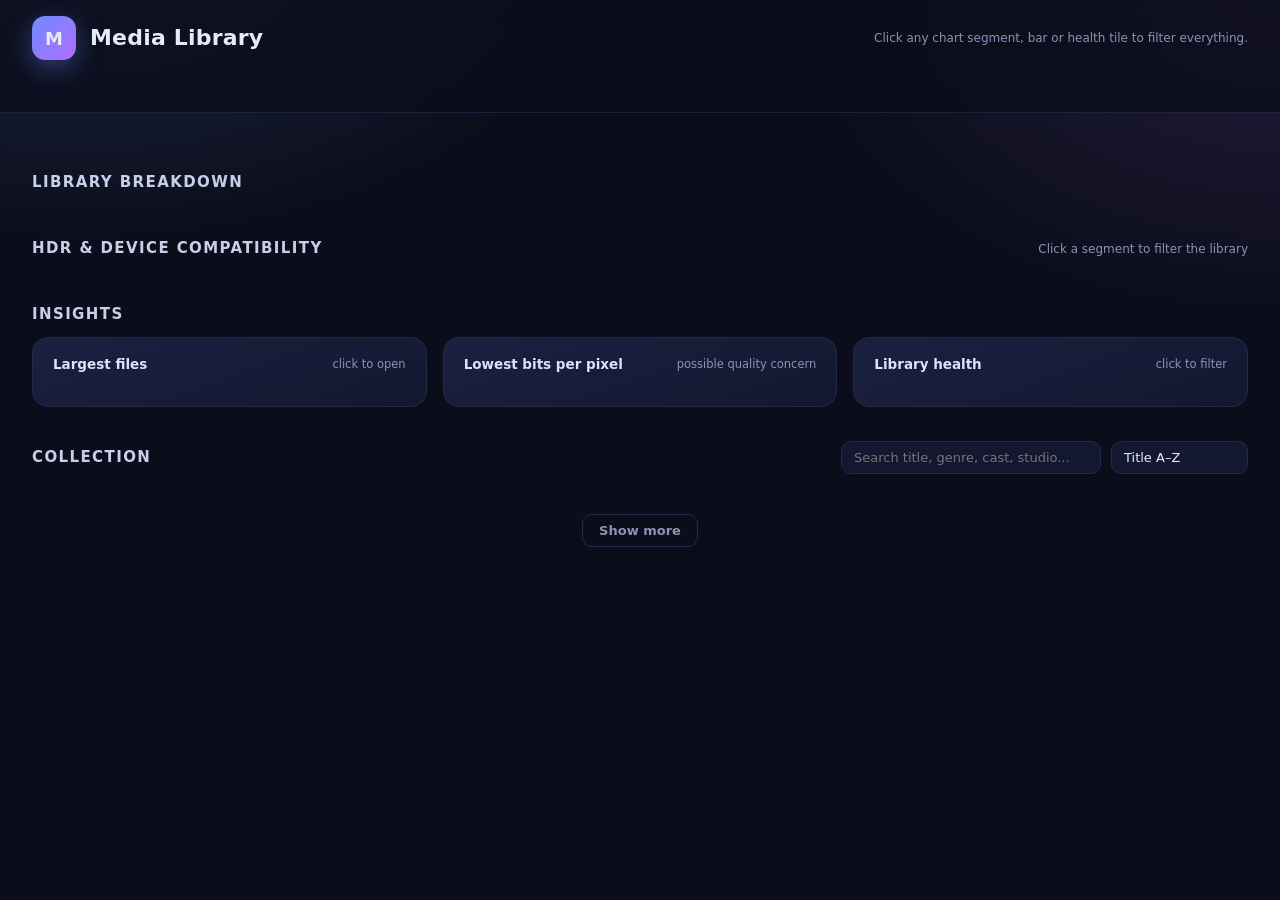
==== dashboard-template.html @ 76081386 "Add files via upload" ====
<!doctype html>
<html lang="en">
<head>
<meta charset="utf-8">
<meta name="viewport" content="width=device-width,initial-scale=1">
<title>Media Dashboard</title>
<style>
:root{
  --bg:#0B0E1A; --panel:#131830; --panel2:#1A2040; --line:#232B4D; --text:#E8EBF7; --muted:#8B93B5;
  --accent:#6C8CFF; --accent2:#B06CFF; --good:#4ADE80; --warn:#FFB86C; --bad:#FF6C8A; --radius:16px;
}
*{box-sizing:border-box}
html,body{margin:0}
body{
  font-family:'Segoe UI',Inter,system-ui,-apple-system,sans-serif;color:var(--text);background:var(--bg);
  background-image:radial-gradient(900px 520px at 6% -8%,rgba(108,140,255,.20),transparent 60%),
                   radial-gradient(800px 520px at 100% 0%,rgba(176,108,255,.15),transparent 60%);
  background-attachment:fixed;min-height:100vh;
}
.wrap{max-width:1680px;margin:0 auto;padding:0 32px 80px}

/* ---------- top bar ---------- */
.top{position:sticky;top:0;z-index:30;margin:0 -32px;padding:16px 32px 12px;
  background:rgba(11,14,26,.78);backdrop-filter:blur(14px);border-bottom:1px solid rgba(35,43,77,.7)}
.top-row{display:flex;align-items:center;justify-content:space-between;gap:16px;flex-wrap:wrap}
.brand{display:flex;align-items:center;gap:14px}
.logo{width:44px;height:44px;border-radius:13px;display:grid;place-items:center;font-weight:800;font-size:18px;
  background:linear-gradient(135deg,var(--accent),var(--accent2));box-shadow:0 8px 26px rgba(108,140,255,.38)}
h1{font-size:22px;margin:0;letter-spacing:.2px}
.sub{color:var(--muted);font-size:13px;margin-top:2px}
.chips{display:flex;gap:8px;flex-wrap:wrap;align-items:center;min-height:30px;margin-top:10px}
.chip{display:inline-flex;align-items:center;gap:8px;padding:5px 6px 5px 12px;border-radius:999px;font-size:12px;
  background:rgba(108,140,255,.14);border:1px solid rgba(108,140,255,.45);color:#cfd8ff}
.chip button{all:unset;cursor:pointer;width:18px;height:18px;border-radius:50%;display:grid;place-items:center;
  background:rgba(255,255,255,.12);font-size:11px}
.chip button:hover{background:rgba(255,255,255,.25)}
.btn{all:unset;cursor:pointer;padding:8px 16px;border-radius:10px;font-size:13px;font-weight:600;
  background:linear-gradient(135deg,var(--accent),var(--accent2));color:#fff;box-shadow:0 6px 18px rgba(108,140,255,.3)}
.btn:hover{filter:brightness(1.1)}
.btn.ghost{background:transparent;border:1px solid var(--line);color:var(--muted);box-shadow:none}
.hint{color:var(--muted);font-size:12px}

/* ---------- KPIs ---------- */
.kpis{display:grid;grid-template-columns:repeat(auto-fit,minmax(210px,1fr));gap:16px;margin:26px 0 8px}
.kpi{position:relative;overflow:hidden;border-radius:var(--radius);padding:20px 22px;
  background:linear-gradient(160deg,var(--panel2),var(--panel));border:1px solid var(--line)}
.kpi:before{content:"";position:absolute;left:0;right:0;top:0;height:3px;background:linear-gradient(90deg,var(--accent),var(--accent2))}
.kpi .l{color:var(--muted);font-size:11.5px;text-transform:uppercase;letter-spacing:1px}
.kpi .v{white-space:nowrap;font-size:34px;font-weight:700;margin-top:8px;letter-spacing:-.6px;font-variant-numeric:tabular-nums}

/* ---------- sections / cards ---------- */
.section{margin:34px 0 14px;display:flex;align-items:baseline;justify-content:space-between;gap:12px}
.section h2{font-size:15px;margin:0;text-transform:uppercase;letter-spacing:1.4px;color:#C8CFEA}
.grid{display:grid;grid-template-columns:repeat(auto-fill,minmax(380px,1fr));gap:16px}
.card{background:linear-gradient(160deg,var(--panel2),var(--panel));border:1px solid var(--line);border-radius:var(--radius);padding:18px 20px 20px;
  animation:rise .5s ease both}
.card h3{margin:0 0 14px;font-size:13.5px;font-weight:600;color:#DDE2F7;display:flex;justify-content:space-between;align-items:center}
.card h3 small{color:var(--muted);font-weight:400;font-size:11.5px}
.span2{grid-column:span 2}
@keyframes rise{from{opacity:0;transform:translateY(8px)}to{opacity:1;transform:none}}
@media (max-width:860px){.span2{grid-column:auto}.wrap{padding:0 16px 60px}.top{margin:0 -16px;padding:14px 16px 10px}}

/* donut */
.donut-wrap{display:flex;align-items:center;gap:18px}
.donut{width:150px;height:150px;flex:none}
.donut .seg{cursor:pointer;transition:opacity .2s,stroke-width .2s}
.donut .seg:hover{stroke-width:24}
.donut .seg.dim{opacity:.28}
.dc-num{fill:var(--text);font-size:17px;font-weight:700;text-anchor:middle}
.dc-sub{fill:var(--muted);font-size:8.5px;text-anchor:middle;text-transform:uppercase;letter-spacing:.8px}
.legend{flex:1;min-width:0;display:flex;flex-direction:column;gap:5px}
.lg{display:flex;align-items:center;gap:8px;font-size:12.5px;cursor:pointer;padding:3px 6px;border-radius:7px;transition:background .15s,opacity .15s}
.lg:hover{background:rgba(255,255,255,.06)}
.lg.dim{opacity:.4}
.lg .dot{width:10px;height:10px;border-radius:3px;flex:none}
.lg .n{flex:1;overflow:hidden;text-overflow:ellipsis;white-space:nowrap}
.lg .c{color:var(--muted);font-variant-numeric:tabular-nums}

/* bars */
.bars{display:flex;flex-direction:column;gap:7px}
.bar{display:grid;grid-template-columns:minmax(80px,32%) 1fr 64px;gap:10px;align-items:center;font-size:12.5px;cursor:pointer;padding:2px 4px;border-radius:8px}
.bar:hover{background:rgba(255,255,255,.05)}
.bar.dim{opacity:.38}
.bars.wide .bar{grid-template-columns:minmax(150px,62%) 1fr 40px}
.bl{overflow:hidden;text-overflow:ellipsis;white-space:nowrap;color:#CBD2EE}
.bt{height:10px;border-radius:6px;background:rgba(255,255,255,.07);overflow:hidden}
.bf{height:100%;border-radius:6px;transition:width .5s cubic-bezier(.2,.8,.2,1)}
.bv{text-align:right;color:var(--muted);font-variant-numeric:tabular-nums}

/* columns */
.cols{display:flex;align-items:flex-end;gap:8px;min-height:176px}
.col{flex:1;min-width:0;display:flex;flex-direction:column;justify-content:flex-end;align-items:center;gap:5px;cursor:pointer;padding:2px 0;border-radius:8px}
.col:hover{background:rgba(255,255,255,.05)}
.col.dim{opacity:.38}
.cv{font-size:11px;color:var(--muted);font-variant-numeric:tabular-nums}
.cb{width:100%;max-width:48px;border-radius:8px 8px 3px 3px;background:linear-gradient(180deg,var(--accent2),var(--accent));transition:height .5s cubic-bezier(.2,.8,.2,1)}
.cl{font-size:11px;color:#B4BCDD;white-space:nowrap;overflow:hidden;text-overflow:ellipsis;max-width:100%}
.empty{color:var(--muted);font-size:13px;padding:24px 0;text-align:center}

/* insights */
.lists{display:grid;grid-template-columns:repeat(auto-fit,minmax(340px,1fr));gap:16px}
.rank{list-style:none;margin:0;padding:0;display:flex;flex-direction:column;gap:4px}
.rank li{display:flex;justify-content:space-between;gap:12px;font-size:13px;padding:7px 10px;border-radius:9px;cursor:pointer;background:rgba(255,255,255,.03)}
.rank li:hover{background:rgba(108,140,255,.16)}
.rank li span{overflow:hidden;text-overflow:ellipsis;white-space:nowrap}
.rank li b{color:#BFC8F2;font-weight:600;white-space:nowrap;font-variant-numeric:tabular-nums}
.health{display:flex;flex-wrap:wrap;gap:10px}
.hchip{cursor:pointer;padding:9px 14px;border-radius:12px;font-size:12.5px;border:1px solid var(--line);background:rgba(255,255,255,.03);display:flex;gap:10px;align-items:center;transition:all .15s}
.hchip b{font-size:15px;color:var(--warn)}
.hchip.zero b{color:var(--good)}
.hchip:hover{border-color:var(--accent);background:rgba(108,140,255,.1)}
.hchip.on{border-color:var(--accent);background:rgba(108,140,255,.2)}

/* poster wall */
.tools{display:flex;gap:10px;flex-wrap:wrap}
.tools input,.tools select{all:unset;box-sizing:border-box;background:var(--panel);border:1px solid var(--line);border-radius:10px;padding:8px 12px;font-size:13px;color:var(--text)}
.tools input{min-width:260px}
.tools input:focus,.tools select:focus{border-color:var(--accent)}
.tools select option{background:var(--panel)}
.wall{display:grid;grid-template-columns:repeat(auto-fill,minmax(160px,1fr));gap:18px}
.pc{cursor:pointer;transition:transform .18s}
.pc:hover{transform:translateY(-4px)}
.pimg{position:relative;aspect-ratio:2/3;border-radius:12px;overflow:hidden;background:var(--panel2);border:1px solid var(--line);box-shadow:0 10px 28px rgba(0,0,0,.35)}
.pimg img{width:100%;height:100%;object-fit:cover;display:block}
.ph{position:absolute;inset:0;display:grid;place-items:center;text-align:center;padding:14px;font-weight:600;font-size:14px;color:#aab3d8;
  background:linear-gradient(160deg,#1d2447,#10152c)}
.badges{position:absolute;left:8px;top:8px;display:flex;flex-direction:column;gap:4px;align-items:flex-start}
.b{font-size:10.5px;font-weight:700;letter-spacing:.4px;padding:3px 7px;border-radius:6px;background:rgba(10,12,24,.82);backdrop-filter:blur(4px);border:1px solid rgba(255,255,255,.14)}
.b-hdr{background:linear-gradient(135deg,rgba(176,108,255,.9),rgba(108,140,255,.9));border:none}
.rt{position:absolute;right:8px;bottom:8px;font-size:11.5px;font-weight:700;padding:3px 8px;border-radius:999px;background:rgba(10,12,24,.85);color:#FFD166}
.pt{margin-top:9px;font-size:13px;font-weight:600;overflow:hidden;text-overflow:ellipsis;white-space:nowrap}
.ps{font-size:11.5px;color:var(--muted);margin-top:2px}
.more{display:flex;justify-content:center;margin-top:26px}

/* modal */
.modal{position:fixed;inset:0;z-index:60;background:rgba(5,7,16,.72);backdrop-filter:blur(10px);display:grid;place-items:center;padding:24px;animation:fade .2s ease}
.modal[hidden]{display:none}
@keyframes fade{from{opacity:0}to{opacity:1}}
.sheet{width:min(1040px,100%);max-height:90vh;overflow:auto;border-radius:20px;border:1px solid var(--line);
  background:linear-gradient(160deg,#1B2142,#10152B);box-shadow:0 30px 80px rgba(0,0,0,.55);display:grid;grid-template-columns:280px 1fr;gap:28px;padding:28px;position:relative}
.sheet .x{all:unset;position:absolute;right:16px;top:14px;z-index:2;cursor:pointer;width:32px;height:32px;display:grid;place-items:center;border-radius:50%;background:rgba(255,255,255,.08)}
.sheet .x:hover{background:rgba(255,255,255,.18)}
.sheet .pimg{box-shadow:0 14px 40px rgba(0,0,0,.5)}
.sheet h2{margin:0;font-size:26px;letter-spacing:-.2px}
.meta{color:var(--muted);font-size:13px;margin:6px 0 12px;display:flex;gap:10px;flex-wrap:wrap}
.tag{font-style:italic;color:#B9C1E6;margin-bottom:10px}
.plot{font-size:14px;line-height:1.6;color:#D3D9F2;margin:0 0 14px}
.gchips{display:flex;gap:6px;flex-wrap:wrap;margin-bottom:6px}
.gchips span{font-size:11.5px;padding:4px 10px;border-radius:999px;background:rgba(108,140,255,.15);border:1px solid rgba(108,140,255,.35)}
.specs{display:grid;grid-template-columns:repeat(auto-fit,minmax(230px,1fr));gap:14px;margin-top:14px}
.spec{background:rgba(255,255,255,.04);border:1px solid var(--line);border-radius:12px;padding:12px 14px}
.spec h4{margin:0 0 8px;font-size:11px;letter-spacing:1.2px;text-transform:uppercase;color:var(--accent)}
.spec dl{margin:0;display:grid;grid-template-columns:auto 1fr;gap:4px 12px;font-size:12.5px}
.spec dt{color:var(--muted)}
.spec dd{margin:0;word-break:break-word}
.sdot{display:inline-block;width:8px;height:8px;border-radius:50%;margin-right:7px;vertical-align:1px}

/* device compatibility */
.cx{display:flex;flex-direction:column;gap:10px}
.cxr{display:grid;grid-template-columns:minmax(120px,26%) 1fr 76px;gap:12px;align-items:center;font-size:12.5px}
.cxn{white-space:nowrap;overflow:hidden;text-overflow:ellipsis;color:#CBD2EE;cursor:help}
.cxb{display:flex;height:18px;border-radius:9px;overflow:hidden;background:rgba(255,255,255,.07);gap:2px}
.cxs{height:100%;cursor:pointer;transition:filter .15s,opacity .15s,width .5s cubic-bezier(.2,.8,.2,1);min-width:3px}
.cxs:hover{filter:brightness(1.25)}
.cxs.dim{opacity:.28}
.cxp{text-align:right;color:var(--muted);font-variant-numeric:tabular-nums}
.cxlegend{display:flex;gap:6px 16px;flex-wrap:wrap;margin-top:16px;font-size:11.5px;color:var(--muted)}
.cxlegend span{display:inline-flex;align-items:center;cursor:help}
.cxlegend i{display:inline-block;width:9px;height:9px;border-radius:3px;margin-right:6px}
.cxnote{margin-top:10px;font-size:11.5px;color:var(--muted);line-height:1.55}
.cxnote b{color:#C8CFEA;font-weight:600}
@media (max-width:760px){.sheet{grid-template-columns:1fr}.sheet .pimg{max-width:220px}}
footer{margin-top:50px;text-align:center;color:var(--muted);font-size:12px}
</style>
</head>
<body>
<div class="wrap">

  <div class="top">
    <div class="top-row">
      <div class="brand">
        <div class="logo">M</div>
        <div><h1 id="title">Media Library</h1><div class="sub" id="subtitle"></div></div>
      </div>
      <div class="hint">Click any chart segment, bar or health tile to filter everything.</div>
    </div>
    <div class="chips" id="chips"></div>
  </div>

  <div class="kpis" id="kpis"></div>

  <div class="section"><h2>Library Breakdown</h2></div>
  <div class="grid" id="charts"></div>

  <div class="section"><h2>HDR &amp; Device Compatibility</h2><span class="hint">Click a segment to filter the library</span></div>
  <div class="grid" id="hdrcharts"></div>

  <div class="section"><h2>Insights</h2></div>
  <div class="lists">
    <div class="card"><h3>Largest files <small>click to open</small></h3><ul class="rank" id="largest"></ul></div>
    <div class="card"><h3>Lowest bits per pixel <small>possible quality concern</small></h3><ul class="rank" id="lowbpp"></ul></div>
    <div class="card"><h3>Library health <small>click to filter</small></h3><div class="health" id="health"></div></div>
  </div>

  <div class="section">
    <h2>Collection <span class="hint" id="wallcount"></span></h2>
    <div class="tools">
      <input id="q" type="search" placeholder="Search title, genre, cast, studio...">
      <select id="sort">
        <option value="title">Title A–Z</option>
        <option value="year">Year (newest)</option>
        <option value="rating">Rating (highest)</option>
        <option value="size">File size (largest)</option>
        <option value="added">Recently added</option>
        <option value="bitrate">Video bitrate</option>
      </select>
    </div>
  </div>
  <div class="wall" id="wall"></div>
  <div class="more"><button class="btn ghost" id="more" hidden>Show more</button></div>

  <footer id="foot"></footer>
</div>

<div class="modal" id="modal" hidden></div>

<script>
(function(){
'use strict';

/* ================= data ================= */
const DATA = [].concat(__DATA__);
const META = __META__;

const hasVideo = DATA.some(r => r.Type === 'Video');
const base = hasVideo ? DATA.filter(r => r.Type === 'Video') : DATA;

const v   = (x, d) => (x === undefined || x === null || x === '') ? d : x;
const num = x => { const n = +x; return isFinite(n) ? n : 0; };
const splitList = s => String(s || '').split(/\s*;\s*/).filter(Boolean);
const esc = s => String(s == null ? '' : s).replace(/[&<>"']/g, c => ({'&':'&amp;','<':'&lt;','>':'&gt;','"':'&quot;',"'":'&#39;'}[c]));
const fmtInt  = n => Math.round(n).toLocaleString();
const fmtSize = gb => gb >= 1000 ? (gb / 1000).toFixed(2) + ' TB' : gb.toFixed(gb >= 100 ? 0 : 1) + ' GB';
const fmtHMS  = min => { const t = Math.round((+min || 0) * 60); return Math.floor(t / 3600) + ':' + String(Math.floor(t % 3600 / 60)).padStart(2, '0') + ':' + String(t % 60).padStart(2, '0'); };
// Library-scale runtime: "1y 28d 7h 53m 12s" (leading zero units dropped; a year is 365 days)
const fmtRun  = min => {
  let t = Math.round((+min || 0) * 60);
  const y = Math.floor(t / 31536000); t -= y * 31536000;
  const d = Math.floor(t / 86400);    t -= d * 86400;
  const h = Math.floor(t / 3600);     t -= h * 3600;
  const m = Math.floor(t / 60), s = t - m * 60;
  const parts = [[y,'y'],[d,'d'],[h,'h'],[m,'m'],[s,'s']];
  const first = parts.findIndex(p => p[0] > 0);
  return (first < 0 ? [[0,'s']] : parts.slice(first)).map(p => p[0] + p[1]).join(' ');
};
const sum = (rows, f) => rows.reduce((a, r) => a + num(r[f]), 0);

base.forEach((r, i) => {
  r._i = i;
  r.Title = v(r.Title, r.FileName || 'Untitled');
  r.Year = num(r.Year);
  r.Decade = r.Year > 0 ? (Math.floor(r.Year / 10) * 10) + 's' : 'Unknown';
  r._genres = splitList(r.Genre);
  r._search = [r.Title, r.Show, r.Library, r.Genre, r.Cast, r.Studio, r.Director, r.Year, r.Collection, r.FileName].join(' ').toLowerCase();
});

const PALETTE = ['#6C8CFF','#B06CFF','#FF6CA8','#FFB86C','#4ADE80','#22D3EE','#F472B6','#FACC15','#A3E635','#FB7185','#38BDF8','#C084FC'];
const FIXED = {
  'Dolby Vision':'#B06CFF','HDR10+':'#FF6CA8','HDR10':'#FFB86C','HLG':'#22D3EE','SDR':'#4B5578','Unknown':'#3A4366','None':'#3A4366',
  '4K':'#B06CFF','1440p':'#FF6CA8','1080p':'#6C8CFF','720p':'#22D3EE','SD':'#4B5578'
};
const colorFor = (k, i) => FIXED[k] || PALETTE[i % PALETTE.length];

/* ================= chart definitions ================= */
const ratingBucket = r => { const x = num(r.Rating); return x > 0 ? (Math.min(Math.floor(x), 9) + '–' + (Math.min(Math.floor(x), 9) + 1)) : 'NR'; };

// "P8.1 · single layer", "P7 · FEL", "P7 · dual layer" (FEL/MEL not verified), "P5 · single layer"
const dvLabel = r => {
  if (r.HDRType !== 'Dolby Vision') return null;
  if (!r.DVProfile) return 'Profile unknown';
  const lay = r.DVLayer === 'FEL' ? 'FEL' : r.DVLayer === 'MEL' ? 'MEL' : r.DVLayer === 'Dual layer' ? 'dual layer' : 'single layer';
  return 'P' + r.DVProfile + ' · ' + lay;
};

const CHARTS = [
  {id:'library',  title:'Library',             kind:'donut', keys:r=>[v(r.Library,'Library')]},
  {id:'res',     title:'Resolution',          kind:'donut', keys:r=>[v(r.ResolutionClass,'Unknown')], order:['4K','1440p','1080p','720p','SD','Unknown']},
  {id:'hdr',      title:'Dynamic Range',       kind:'donut', group:'hdr', keys:r=>[v(r.HDRType,'SDR')], order:['Dolby Vision','HDR10+','HDR10','HLG','SDR']},
  {id:'dvprof',   title:'Dolby Vision Profile & Layer', kind:'bar', group:'hdr', sub:'DV titles only', keys:r=>{const l=dvLabel(r);return l?[l]:[]}, top:8},
  {id:'hdrstack', title:'HDR Format Stack',    kind:'bar',   group:'hdr', sub:'incl. fallback', wide:true, keys:r=>[v(r.HDRStack, v(r.HDRType,'SDR'))], top:9},
  {id:'vcodec',   title:'Video Codec',         kind:'bar',   keys:r=>[v(r.VideoCodec,'Unknown')], top:8},
  {id:'source',   title:'Source',              kind:'donut', keys:r=>[v(r.Source,'Unknown')]},
  {id:'acodec',   title:'Audio Format',        kind:'bar',   keys:r=>[v(r.AudioFormat,'Unknown')], top:8},
  {id:'layout',   title:'Audio Channels',      kind:'donut', keys:r=>[v(r.AudioLayout,'Unknown')], order:['7.1','5.1','Stereo','Mono','Unknown']},
  {id:'object',   title:'Immersive Audio',     kind:'donut', keys:r=>[v(r.ObjectAudio,'None')], order:['Dolby Atmos','DTS:X','None']},
  {id:'container',title:'Container',           kind:'donut', keys:r=>[v(r.Container,'Unknown')]},
  {id:'storage',  title:'Storage by Resolution',kind:'bar',  keys:r=>[v(r.ResolutionClass,'Unknown')], measure:'size', order:['4K','1440p','1080p','720p','SD','Unknown']},
  {id:'genre',    title:'Top Genres',          kind:'bar',   keys:r=>r._genres.length?r._genres:['Unknown'], top:10},
  {id:'studio',   title:'Top Studios',         kind:'bar',   keys:r=>[v(r.Studio,'Unknown')], top:8},
  {id:'mpaa',     title:'Content Rating',      kind:'donut', keys:r=>[v(r.MPAARating,'Unrated')]},
  {id:'decade',   title:'Releases by Decade',  kind:'cols',  keys:r=>[r.Decade], sort:'key', span:2},
  {id:'added',    title:'Added to Library (by year)', kind:'cols', keys:r=>[(r.Added||'').slice(0,4)||'Unknown'], sort:'key', span:2},
  {id:'rating',   title:'Rating Distribution', kind:'cols',  keys:r=>[ratingBucket(r)], sort:'key'},
  {id:'alang',    title:'Audio Languages',     kind:'bar',   keys:r=>{const l=splitList(r.AudioLanguages);return l.length?l:['Unknown']}, top:8},
  {id:'slang',    title:'Subtitle Languages',  kind:'bar',   keys:r=>{const l=splitList(r.SubtitleLanguages);return l.length?l:['None']}, top:8},
  {id:'bitdepth', title:'Bit Depth',           kind:'donut', group:'hdr', keys:r=>[num(r.BitDepth)>0?num(r.BitDepth)+'-bit':'Unknown']}
];

/* ================= device compatibility ================= */
const STATUS = {
  full:     {label:'Full',     color:'#4ADE80', tip:'Plays in its native format'},
  partial:  {label:'Partial',  color:'#FACC15', tip:'Plays as Dolby Vision, but the enhancement layer (FEL) is ignored'},
  fallback: {label:'Fallback', color:'#FB923C', tip:'Plays, but drops to HDR10 / HDR10+ / SDR'},
  none:     {label:'Fails',    color:'#FF6C8A', tip:'Wrong colours or no playback'}
};
const ST_ORDER = ['full', 'partial', 'fallback', 'none'];

/* Capability tables - curated from published specs and community reports (Oct 2026), NOT lab-tested.
   Hover a device name for its caveats, and edit the flags below to match your own hardware / apps.
     dv5, dv8   single-layer Dolby Vision profile 5 and profile 8.x (1 = supported)
     hdr10p     HDR10+ (0 = file falls back to plain HDR10)        hlg   HLG
     dv7        how a dual-layer Profile 7 file is handled:
                'fel'   both layers - FEL and MEL play fully
                'base'  base layer + RPU only - MEL looks right, FEL loses its enhancement layer
                'mel'   MEL plays as Dolby Vision, FEL falls back to HDR10
                'hdr10' no dual-layer support - the HDR10 base layer is shown */
const DEVICE_GROUPS = [
  {id:'tv', title:'TV Compatibility', devices:[
    {id:'sony',    name:'Sony',    dv5:1, dv8:1, hdr10p:0, hlg:1, dv7:'base', note:'Dolby Vision, HDR10, HLG - no HDR10+. Profile 7 via built-in apps is assumed to play the base layer only (not verified per model).'},
    {id:'lg',      name:'LG',      dv5:1, dv8:1, hdr10p:0, hlg:1, dv7:'base', note:'Dolby Vision, HDR10, HLG - no HDR10+. Profile 7 via built-in apps is assumed to play the base layer only (not verified per model).'},
    {id:'samsung', name:'Samsung', dv5:0, dv8:0, hdr10p:1, hlg:1, dv7:'hdr10', note:'HDR10+ and HDR10 only - Samsung has never supported Dolby Vision, so DV files fall back to HDR10 and Profile 5 shows wrong (green/purple) colours.'},
    {id:'tcl',     name:'TCL',     dv5:1, dv8:1, hdr10p:1, hlg:1, dv7:'base', note:'Dolby Vision and HDR10+ on most models since 2020 - entry-level sets can differ. Profile 7 assumed base layer only.'},
    {id:'hisense', name:'Hisense', dv5:1, dv8:1, hdr10p:1, hlg:1, dv7:'base', note:'Dolby Vision and HDR10+ on most models since 2021 - entry-level sets can differ. Profile 7 assumed base layer only.'}
  ]},
  {id:'box', title:'Streamer & Player Compatibility', devices:[
    {id:'shield',  name:'Nvidia Shield TV',            dv5:1, dv8:1, hdr10p:0, hlg:1, dv7:'base',  note:'Plays Dolby Vision P5 / P8.1. Cannot decode the FEL (enhancement layer ignored, community-reported). No HDR10+ on the current hardware.'},
    {id:'atv1',    name:'Apple TV 4K (2017 / 2021)',   dv5:1, dv8:1, hdr10p:0, hlg:1, dv7:'hdr10', note:'Single-layer Dolby Vision only - dual-layer Profile 7 is not played (HDR10 base layer shown). No HDR10+ on 1st/2nd generation.'},
    {id:'atv3',    name:'Apple TV 4K (2022)',          dv5:1, dv8:1, hdr10p:1, hlg:1, dv7:'hdr10', note:'Single-layer Dolby Vision plus HDR10+. Dual-layer Profile 7 is not played (HDR10 base layer shown).'},
    {id:'atv4',    name:'Apple TV 4K (2026, A19)',     dv5:1, dv8:1, hdr10p:1, hlg:1, dv7:'hdr10', note:'Announced 13 Oct 2026, ships 13 Nov. Same HDR10+ / Dolby Vision support as its predecessor; Profile 7 behaviour assumed unchanged.'},
    {id:'am6b',    name:'Ugoos AM6B+ (CoreELEC-ng)',   dv5:1, dv8:1, hdr10p:0, hlg:1, dv7:'fel',   note:'CoreELEC-ng plays Dolby Vision P4 / 5 / 7 FEL / 7 MEL / 8.1 / 8.4. HDR10+ support not confirmed - counted as an HDR10 fallback.'},
    {id:'firetv',  name:'Fire TV Stick 4K Max',        dv5:1, dv8:1, hdr10p:1, hlg:1, dv7:'base',  note:'Dolby Vision, HDR10+, HLG per Amazon specs. Profile 7 assumed base layer only (not verified).'},
    {id:'gtv',     name:'Google TV Streamer',          dv5:1, dv8:1, hdr10p:1, hlg:1, dv7:'base',  note:'Google lists Dolby Vision, HDR10, HDR10+, HLG. Profile 7 assumed base layer only; some users report Plex/Jellyfin Profile 8 quirks.'},
    {id:'roku',    name:'Roku Ultra',                  dv5:1, dv8:1, hdr10p:1, hlg:1, dv7:'base',  note:'Dolby Vision and HDR10+ (HDR10+ added by 2020 firmware). Profile 7 assumed base layer only (not verified).'},
    {id:'zidoo',   name:'Zidoo Z9X',                   dv5:1, dv8:1, hdr10p:1, hlg:1, dv7:'mel',   note:'Reports (older firmware): MEL plays in Dolby Vision, FEL falls back to HDR10. Check current firmware.'}
  ]}
];
const ALL_DEVICES = DEVICE_GROUPS.flatMap(g => g.devices);

// What kind of HDR file is this?  (sdr | hdr10 | hdr10p | hlg | dv5 | dv7 | dv8 | dvx)
function hdrClass(r){
  const t = r.HDRType;
  if (!t || t === 'SDR') return {k:'sdr'};
  if (t === 'Dolby Vision'){
    const p = String(r.DVProfile || ''), major = parseInt(p, 10);
    if (major === 5) return {k:'dv5'};
    if (major === 7) return {k:'dv7', layer:r.DVLayer};
    if (major === 8) return {k:'dv8'};
    return {k:'dvx'};
  }
  if (t === 'HDR10+') return {k:'hdr10p'};
  if (t === 'HLG') return {k:'hlg'};
  return {k:'hdr10'};
}
// full | partial | fallback | none  (null for SDR titles - compatibility only concerns HDR / DV files)
function deviceStatus(dev, r){
  const c = hdrClass(r);
  switch (c.k){
    case 'sdr':    return null;
    case 'hdr10':  return 'full';
    case 'hlg':    return dev.hlg ? 'full' : 'fallback';
    case 'hdr10p': return dev.hdr10p ? 'full' : 'fallback';
    case 'dv5':    return dev.dv5 ? 'full' : 'none';
    case 'dv8':    return dev.dv8 ? 'full' : 'fallback';
    case 'dv7': {
      const mel = c.layer === 'MEL';      // 'FEL' and an unverified 'Dual layer' are both treated as the harder FEL case
      if (dev.dv7 === 'fel')  return 'full';
      if (dev.dv7 === 'base') return mel ? 'full' : 'partial';
      if (dev.dv7 === 'mel')  return mel ? 'full' : 'fallback';
      return 'fallback';
    }
    default:       return dev.dv8 ? 'partial' : 'fallback';   // rare profiles (4, 10, ...)
  }
}

const HEALTH = [
  {id:'h_nfo',   label:'Missing NFO',         pred:r=>!r.HasNfo},
  {id:'h_poster',label:'Missing poster',      pred:r=>!r.HasPoster},
  {id:'h_subs',  label:'No subtitles',        pred:r=>!(num(r.SubtitleTracks)>0)},
  {id:'h_stereo',label:'Stereo-only audio',   pred:r=>num(r.AudioChannels)>0 && num(r.AudioChannels)<=2},
  {id:'h_lowbr', label:'Video < 2 Mbps',      pred:r=>num(r.VideoBitRateMbps)>0 && num(r.VideoBitRateMbps)<2},
  {id:'h_sd',    label:'SD resolution',       pred:r=>r.ResolutionClass==='SD'},
  {id:'h_src',   label:'Unknown source',      pred:r=>v(r.Source,'Unknown')==='Unknown'},
  {id:'h_noyear',label:'No release year',     pred:r=>!(r.Year>0)}
];

const KPIS = [
  {id:'k1', label:'Titles',            val:rows=>rows.length,                         fmt:fmtInt},
  {id:'k2', label:'Library Size',      val:rows=>sum(rows,'FileSizeGB'),              fmt:fmtSize},
  {id:'k3', label:'Total Runtime',     val:rows=>sum(rows,'RuntimeMin'),              fmt:fmtRun},
  {id:'k4', label:'Avg Video Bitrate', val:rows=>{const a=rows.filter(r=>num(r.VideoBitRateMbps)>0);return a.length?sum(a,'VideoBitRateMbps')/a.length:0}, fmt:n=>n.toFixed(1)+' Mbps'},
  {id:'k5', label:'4K Content',        val:rows=>rows.length?rows.filter(r=>r.ResolutionClass==='4K').length/rows.length*100:0, fmt:n=>n.toFixed(0)+'%'},
  {id:'k6', label:'HDR / Dolby Vision',val:rows=>rows.length?rows.filter(r=>r.HDRType&&r.HDRType!=='SDR').length/rows.length*100:0, fmt:n=>n.toFixed(0)+'%'}
];

/* ================= state ================= */
const filters = new Map();        // id -> {label, pred, chart?, key?}
let q = '', sortBy = 'title', shown = 60;

const $ = (s, r) => (r || document).querySelector(s);

function filtered(excludeId){
  return base.filter(r => { for (const [id, f] of filters) { if (id !== excludeId && !f.pred(r)) return false; } return true; });
}
function counts(cfg, rows){
  const m = new Map();
  for (const r of rows){
    const w = cfg.measure === 'size' ? num(r.FileSizeGB) : 1;
    for (const k of new Set(cfg.keys(r))) m.set(k, (m.get(k) || 0) + w);
  }
  return m;
}
function ordered(cfg, m, sel){
  let e = [...m.entries()];
  if (cfg.order){ const o = cfg.order; e.sort((a,b) => ((o.indexOf(a[0])<0?99:o.indexOf(a[0])) - (o.indexOf(b[0])<0?99:o.indexOf(b[0]))) || b[1]-a[1]); }
  else if (cfg.sort === 'key'){ e.sort((a,b) => String(a[0]).localeCompare(String(b[0]), undefined, {numeric:true})); }
  else e.sort((a,b) => b[1]-a[1]);
  if (cfg.top) e = e.slice(0, cfg.top);
  if (sel && !e.some(x => x[0] === sel)) e.push([sel, m.get(sel) || 0]);
  return e;
}
const fmtVal = (cfg, n) => cfg.measure === 'size' ? fmtSize(n) : fmtInt(n);

/* ================= renderers ================= */
function donut(cfg, entries, sel){
  const total = entries.reduce((a,e) => a + e[1], 0) || 1;
  const R = 54, C = 2 * Math.PI * R; let off = 0, segs = '', legend = '';
  entries.forEach(([k, val], i) => {
    const frac = val / total;
    const len = Math.max(frac * C - (entries.length > 1 ? 2 : 0), 0.001);
    const col = colorFor(k, i), dim = sel && sel !== k ? ' dim' : '';
    segs += `<circle class="seg${dim}" data-chart="${cfg.id}" data-key="${esc(k)}" cx="70" cy="70" r="${R}" fill="none" stroke="${col}" stroke-width="20" stroke-dasharray="${len} ${C - len}" stroke-dashoffset="${-off}" transform="rotate(-90 70 70)"><title>${esc(k)}: ${fmtVal(cfg,val)} (${(frac*100).toFixed(1)}%)</title></circle>`;
    legend += `<div class="lg${dim}" data-chart="${cfg.id}" data-key="${esc(k)}"><span class="dot" style="background:${col}"></span><span class="n">${esc(k)}</span><span class="c">${fmtVal(cfg,val)} · ${(frac*100).toFixed(0)}%</span></div>`;
    off += frac * C;
  });
  return `<div class="donut-wrap"><svg viewBox="0 0 140 140" class="donut">${segs}<text x="70" y="68" class="dc-num">${fmtVal(cfg,total)}</text><text x="70" y="83" class="dc-sub">${cfg.measure==='size'?'total':'titles'}</text></svg><div class="legend">${legend}</div></div>`;
}
function bars(cfg, entries, sel){
  const max = Math.max(...entries.map(e => e[1]), 1);
  return `<div class="bars${cfg.wide ? ' wide' : ''}">` + entries.map(([k, val], i) => {
    const c = colorFor(k, i), dim = sel && sel !== k ? ' dim' : '';
    return `<div class="bar${dim}" data-chart="${cfg.id}" data-key="${esc(k)}"><span class="bl" title="${esc(k)}">${esc(k)}</span><div class="bt"><div class="bf" style="width:${(val/max*100).toFixed(1)}%;background:linear-gradient(90deg,${c},${c}AA)"></div></div><span class="bv">${fmtVal(cfg,val)}</span></div>`;
  }).join('') + '</div>';
}
function cols(cfg, entries, sel){
  const max = Math.max(...entries.map(e => e[1]), 1);
  return '<div class="cols">' + entries.map(([k, val]) => {
    const dim = sel && sel !== k ? ' dim' : '';
    return `<div class="col${dim}" data-chart="${cfg.id}" data-key="${esc(k)}" title="${esc(k)}: ${fmtVal(cfg,val)}"><span class="cv">${fmtVal(cfg,val)}</span><div class="cb" style="height:${Math.max(val/max*120,3)}px"></div><span class="cl">${esc(k)}</span></div>`;
  }).join('') + '</div>';
}

function buildChartShells(){
  const main = [], hdr = [];
  CHARTS.forEach((c, i) => {
    const html = `<div class="card${c.span===2?' span2':''}" id="c_${c.id}" style="animation-delay:${i*40}ms"><h3>${esc(c.title)}<small></small></h3><div class="body"></div></div>`;
    (c.group === 'hdr' ? hdr : main).push(html);
  });
  const legend = ST_ORDER.map(k => `<span title="${esc(STATUS[k].tip)}"><i style="background:${STATUS[k].color}"></i>${STATUS[k].label}</span>`).join('');
  DEVICE_GROUPS.forEach((g, i) => hdr.push(
    `<div class="card span2" id="x_${g.id}" style="animation-delay:${(CHARTS.length+i)*40}ms"><h3>${esc(g.title)}<small></small></h3><div class="cx"></div><div class="cxlegend">${legend}</div><div class="cxnote"></div></div>`));
  $('#charts').innerHTML = main.join('');
  $('#hdrcharts').innerHTML = hdr.join('');
}

function renderCompat(){
  for (const g of DEVICE_GROUPS){
    const card = $('#x_' + g.id); if (!card) continue;
    let html = '', best = null, anyHdr = false;
    for (const dev of g.devices){
      const fid = 'cx_' + dev.id, f = filters.get(fid), sel = f ? f.key : null;
      const cnt = {full:0, partial:0, fallback:0, none:0}; let tot = 0;
      for (const r of filtered(fid)){ const s = deviceStatus(dev, r); if (s){ cnt[s]++; tot++; } }
      if (tot) anyHdr = true;
      const pct = tot ? cnt.full / tot * 100 : 0;
      if (tot && (!best || pct > best.pct)) best = {name: dev.name, pct};
      const segs = ST_ORDER.filter(k => cnt[k] > 0).map(k =>
        `<div class="cxs${sel && sel !== k ? ' dim' : ''}" data-dev="${dev.id}" data-st="${k}" style="width:${(cnt[k]/tot*100).toFixed(2)}%;background:${STATUS[k].color}" title="${esc(dev.name)} · ${STATUS[k].label}: ${fmtInt(cnt[k])} titles (${(cnt[k]/tot*100).toFixed(1)}%) — ${esc(STATUS[k].tip)}"></div>`).join('');
      html += `<div class="cxr"><span class="cxn" title="${esc(dev.note)}">${esc(dev.name)}</span><div class="cxb">${segs}</div><span class="cxp">${tot ? pct.toFixed(0) + '% full' : '–'}</span></div>`;
    }
    $('.cx', card).innerHTML = anyHdr ? html : '<div class="empty">No HDR or Dolby Vision titles in the current view</div>';
    $('small', card).textContent = best ? 'Best match: ' + best.name + ' · ' + best.pct.toFixed(0) + '% full' : '';

    const rows = filtered();
    const hdrRows = rows.filter(r => hdrClass(r).k !== 'sdr').length;
    const dv7 = rows.filter(r => hdrClass(r).k === 'dv7');
    const unv = dv7.filter(r => r.DVLayer === 'Dual layer').length;
    let note = `Counts the <b>${fmtInt(hdrRows)}</b> HDR / Dolby Vision titles in view (SDR titles are excluded). Hover a name for caveats — tables are curated from public specs and community reports, not lab-tested.`;
    if (g.id === 'box' && dv7.length)
      note += ` <b>${fmtInt(dv7.length)}</b> Profile 7 title${dv7.length === 1 ? '' : 's'} (dual-layer) ${dv7.length === 1 ? 'is' : 'are'} the main compatibility risk` + (unv ? `; ${fmtInt(unv)} ${unv === 1 ? 'is' : 'are'} not yet verified as FEL or MEL and counted as FEL.` : '.');
    $('.cxnote', card).innerHTML = note;
  }
}
function renderCharts(){
  for (const cfg of CHARTS){
    const rows = filtered(cfg.id);
    const f = filters.get(cfg.id), sel = f ? f.key : null;
    const entries = ordered(cfg, counts(cfg, rows), sel);
    const card = $('#c_' + cfg.id);
    $('small', card).textContent = cfg.sub || (cfg.measure === 'size' ? 'by size' : '');
    $('.body', card).innerHTML = entries.length
      ? (cfg.kind === 'donut' ? donut(cfg, entries, sel) : cfg.kind === 'bar' ? bars(cfg, entries, sel) : cols(cfg, entries, sel))
      : '<div class="empty">No data for the current filters</div>';
  }
}

function animate(el, to, fmt){
  const from = el._v || 0; el._v = to;
  const t0 = performance.now(), dur = 600;
  if (el._r && window.cancelAnimationFrame) cancelAnimationFrame(el._r);
  // long values (e.g. "1y 28d 7h 53m 12s") shrink so the tile never wraps
  const put = n => { const s = fmt(n); el.textContent = s; el.style.fontSize = s.length > 15 ? '18px' : s.length > 10 ? '22px' : ''; };
  if (!window.requestAnimationFrame){ put(to); return; }
  const step = t => { const p = Math.min((t - t0) / dur, 1), e = 1 - Math.pow(1 - p, 3); put(from + (to - from) * e); if (p < 1) el._r = requestAnimationFrame(step); };
  el._r = requestAnimationFrame(step);
}
function buildKpis(){
  $('#kpis').innerHTML = KPIS.map(k => `<div class="kpi"><div class="l">${k.label}</div><div class="v" id="${k.id}">–</div></div>`).join('');
}
function renderKpis(rows){ KPIS.forEach(k => animate($('#' + k.id), k.val(rows), k.fmt)); }

function renderInsights(rows){
  const li = (r, right) => `<li data-open="${r._i}"><span>${esc(r.Title)}${r.Year>0?' ('+r.Year+')':''}</span><b>${right}</b></li>`;
  const big = rows.slice().sort((a,b) => num(b.FileSizeGB) - num(a.FileSizeGB)).slice(0, 7);
  $('#largest').innerHTML = big.length ? big.map(r => li(r, fmtSize(num(r.FileSizeGB)))).join('') : '<div class="empty">No data</div>';
  const low = rows.filter(r => num(r.BitsPerPixel) > 0).sort((a,b) => num(a.BitsPerPixel) - num(b.BitsPerPixel)).slice(0, 7);
  $('#lowbpp').innerHTML = low.length ? low.map(r => li(r, num(r.BitsPerPixel).toFixed(3) + ' bpp')).join('') : '<div class="empty">No data</div>';
}
function renderHealth(){
  $('#health').innerHTML = HEALTH.map(h => {
    const n = filtered(h.id).filter(h.pred).length, on = filters.has(h.id);
    return `<div class="hchip${n===0?' zero':''}${on?' on':''}" data-health="${h.id}"><b>${fmtInt(n)}</b><span>${h.label}</span></div>`;
  }).join('');
}
function renderChips(){
  const box = $('#chips');
  if (!filters.size){ box.innerHTML = '<span class="hint">No filters active — showing the whole library</span>'; return; }
  box.innerHTML = [...filters.entries()].map(([id, f]) => `<span class="chip">${esc(f.label)}<button data-remove="${id}" title="Remove">✕</button></span>`).join('')
    + '<button class="btn ghost" id="clear">Clear all</button>';
}

const SORTS = {
  title:   (a,b) => a.Title.localeCompare(b.Title, undefined, {numeric:true, sensitivity:'base'}),
  year:    (a,b) => b.Year - a.Year,
  rating:  (a,b) => num(b.Rating) - num(a.Rating),
  size:    (a,b) => num(b.FileSizeGB) - num(a.FileSizeGB),
  added:   (a,b) => String(b.Added||'').localeCompare(String(a.Added||'')),
  bitrate: (a,b) => num(b.VideoBitRateMbps) - num(a.VideoBitRateMbps)
};
function renderWall(rows){
  const t = q.trim().toLowerCase();
  let list = t ? rows.filter(r => r._search.includes(t)) : rows.slice();
  list.sort(SORTS[sortBy] || SORTS.title);
  $('#wallcount').textContent = '· ' + fmtInt(list.length) + ' shown';
  $('#wall').innerHTML = list.slice(0, shown).map(r => {
    const hdrT = v(r.HDRType, 'SDR');
    const hdr = hdrT === 'Dolby Vision' && r.DVProfile ? 'DV P' + r.DVProfile + (r.DVLayer === 'FEL' || r.DVLayer === 'MEL' ? ' ' + r.DVLayer : '') : hdrT;
    return `<div class="pc" data-open="${r._i}"><div class="pimg">${r.Poster ? `<img loading="lazy" src="${esc(r.Poster)}" alt="">` : `<div class="ph">${esc(r.Title)}</div>`}`
      + `<div class="badges"><span class="b">${esc(v(r.ResolutionClass,'?'))}</span>${hdrT !== 'SDR' ? `<span class="b b-hdr">${esc(hdr)}</span>` : ''}</div>`
      + (num(r.Rating) > 0 ? `<div class="rt">★ ${num(r.Rating).toFixed(1)}</div>` : '') + `</div>`
      + `<div class="pt" title="${esc(r.Title)}">${esc(r.Title)}</div><div class="ps">${r.Year>0?r.Year+' · ':''}${fmtSize(num(r.FileSizeGB))}</div></div>`;
  }).join('') || '<div class="empty" style="grid-column:1/-1">Nothing matches the current filters</div>';
  $('#more').hidden = list.length <= shown;
}

function update(){
  const rows = filtered();
  renderKpis(rows); renderCharts(); renderCompat(); renderInsights(rows); renderHealth(); renderChips(); renderWall(rows);
}

/* ================= modal ================= */
function spec(title, pairs){
  const p = pairs.filter(x => x[1] !== '' && x[1] != null && x[1] !== 0 && x[1] !== '0');
  if (!p.length) return '';
  return `<div class="spec"><h4>${title}</h4><dl>${p.map(x => `<dt>${x[0]}</dt><dd>${esc(x[1])}</dd>`).join('')}</dl></div>`;
}
function openModal(i){
  const r = base[i]; if (!r) return;
  const hdr = v(r.HDRStack, v(r.HDRType, 'SDR'));
  const compat = hdrClass(r).k === 'sdr' ? '' :
    `<div class="spec"><h4>Device compatibility</h4><dl>${ALL_DEVICES.map(d => { const s = deviceStatus(d, r);
      return `<dt title="${esc(d.note)}">${esc(d.name)}</dt><dd><span class="sdot" style="background:${STATUS[s].color}"></span>${STATUS[s].label}</dd>`; }).join('')}</dl></div>`;
  const html =`<div class="sheet"><button class="x" data-close="1">✕</button>
    <div><div class="pimg">${r.Poster ? `<img src="${esc(r.Poster)}" alt="">` : `<div class="ph">${esc(r.Title)}</div>`}</div></div>
    <div>
      <h2>${esc(r.Title)}</h2>
      <div class="meta">${[r.Year>0?r.Year:'', num(r.RuntimeMin)>0?fmtHMS(r.RuntimeMin):'', r.MPAARating, num(r.Rating)>0?'★ '+num(r.Rating).toFixed(1):''].filter(Boolean).map(esc).join(' · ')}</div>
      ${r.Tagline ? `<div class="tag">${esc(r.Tagline)}</div>` : ''}
      ${r.Plot ? `<p class="plot">${esc(r.Plot)}</p>` : ''}
      <div class="gchips">${r._genres.map(g => `<span>${esc(g)}</span>`).join('')}</div>
      <div class="specs">
        ${spec('Video', [['Resolution', r.Resolution], ['Class', r.ResolutionClass], ['Codec', [r.VideoCodec, r.FormatProfile].filter(Boolean).join(' ')],
          ['Bitrate', num(r.VideoBitRateMbps)>0 ? num(r.VideoBitRateMbps).toFixed(1)+' Mbps' : ''], ['Frame rate', num(r.FrameRate)>0 ? num(r.FrameRate)+' fps' : ''],
          ['Bit depth', num(r.BitDepth)>0 ? r.BitDepth+'-bit' : ''], ['Dynamic range', hdr], ['DV profile', r.DVProfile ? 'P' + r.DVProfile : ''], ['DV layer', r.DVLayer], ['DV base layer', r.DVBase],
          ['Chroma', r.ChromaSubsampling], ['Encoder', r.Encoder]])}
        ${spec('Audio', [['Format', r.AudioFormat], ['Immersive', r.ObjectAudio], ['Channels', r.AudioLayout], ['Bitrate', num(r.AudioBitRateKbps)>0 ? r.AudioBitRateKbps+' kbps' : ''],
          ['Languages', r.AudioLanguages], ['Tracks', num(r.AudioTracks)]])}
        ${spec('Subtitles', [['Tracks', num(r.SubtitleTracks)], ['Languages', r.SubtitleLanguages], ['Formats', r.SubtitleFormats]])}
        ${spec('File', [['Container', r.Container], ['Size', fmtSize(num(r.FileSizeGB))], ['Source', r.Source], ['Added', r.Added], ['Path', r.FullPath]])}
        ${spec('People & Studio', [['Director', r.Director], ['Cast', r.Cast], ['Studio', r.Studio], ['Country', r.Country], ['Collection', r.Collection], ['IMDB', r.IMDBID], ['TMDB', r.TMDBID]])}
        ${compat}
      </div>
    </div></div>`;
  const m = $('#modal'); m.innerHTML = html; m.hidden = false; document.body.style.overflow = 'hidden';
}
function closeModal(){ $('#modal').hidden = true; document.body.style.overflow = ''; }

/* ================= events ================= */
document.addEventListener('click', e => {
  const t = e.target.closest('[data-chart],[data-dev],[data-open],[data-health],[data-remove],[data-close],#clear,#more,#modal');
  if (!t) return;
  if (t.id === 'modal' && e.target === t || t.dataset.close){ closeModal(); return; }
  if (t.dataset.open !== undefined){ openModal(+t.dataset.open); return; }
  if (t.id === 'clear'){ filters.clear(); shown = 60; update(); return; }
  if (t.id === 'more'){ shown += 60; update(); return; }
  if (t.dataset.remove){ filters.delete(t.dataset.remove); shown = 60; update(); return; }
  if (t.dataset.health){
    const h = HEALTH.find(x => x.id === t.dataset.health);
    if (filters.has(h.id)) filters.delete(h.id); else filters.set(h.id, {label:h.label, pred:h.pred});
    shown = 60; update(); return;
  }
  if (t.dataset.dev){
    const dev = ALL_DEVICES.find(d => d.id === t.dataset.dev), st = t.dataset.st, fid = 'cx_' + dev.id;
    const cur = filters.get(fid);
    if (cur && cur.key === st) filters.delete(fid);
    else filters.set(fid, {label: dev.name + ': ' + STATUS[st].label, key: st, pred: r => deviceStatus(dev, r) === st});
    shown = 60; update(); return;
  }
  if (t.dataset.chart){
    const cfg = CHARTS.find(c => c.id === t.dataset.chart), key = t.dataset.key;
    const cur = filters.get(cfg.id);
    if (cur && cur.key === key) filters.delete(cfg.id);
    else filters.set(cfg.id, {label: cfg.title + ': ' + key, key, pred: r => cfg.keys(r).includes(key)});
    shown = 60; update();
  }
});
document.addEventListener('keydown', e => { if (e.key === 'Escape') closeModal(); });
$('#q').addEventListener('input', e => { q = e.target.value; shown = 60; renderWall(filtered()); });
$('#sort').addEventListener('change', e => { sortBy = e.target.value; renderWall(filtered()); });

/* ================= boot ================= */
document.title = (META.library || 'Media Library') + ' — Dashboard';
$('#title').textContent = META.library || 'Media Library';
$('#subtitle').textContent = fmtInt(base.length) + ' titles · generated ' + META.generated;
$('#foot').textContent = 'Generated by Media Info Scanner · ' + META.generated;
buildKpis(); buildChartShells(); update();
})();
</script>
</body>
</html>
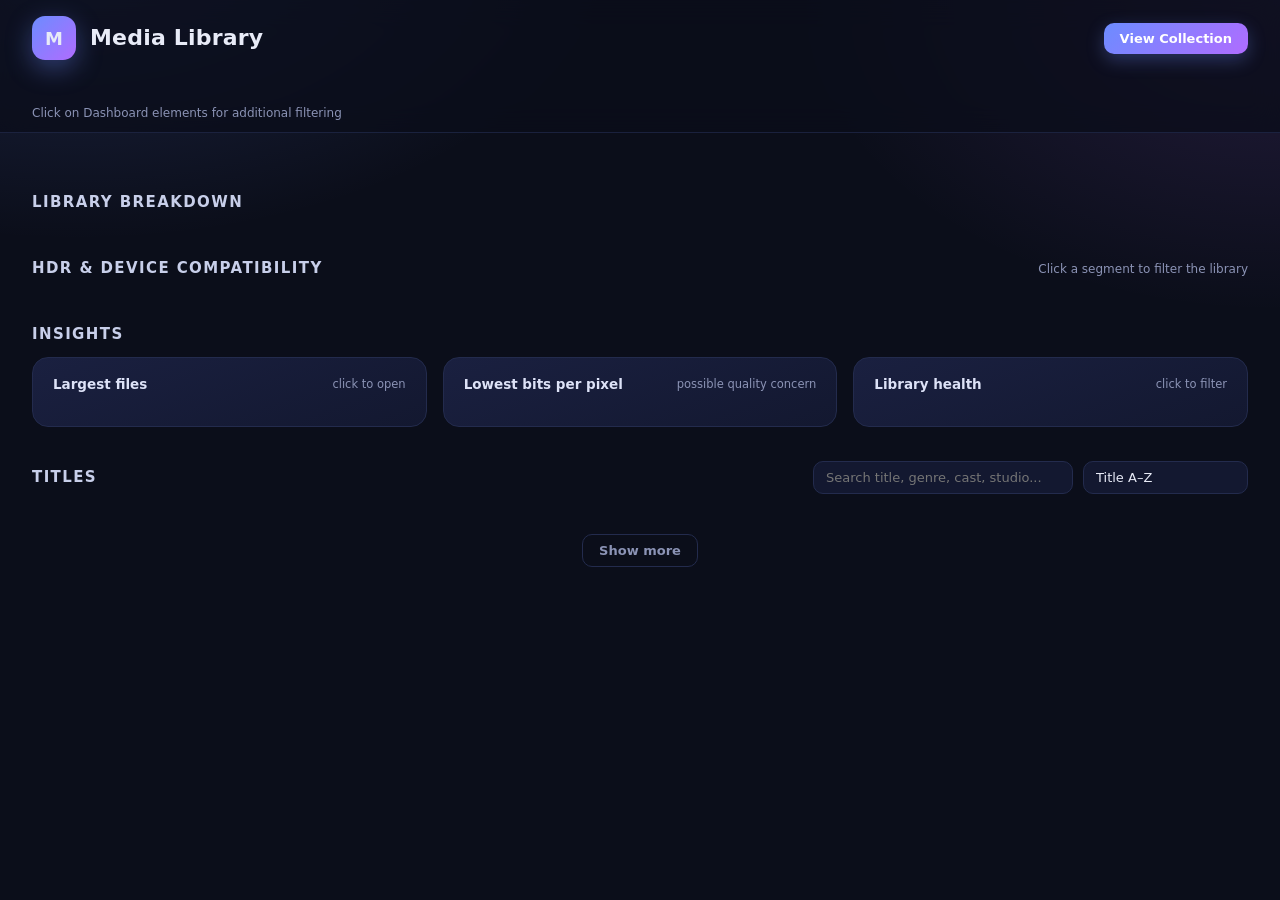
==== commit 5aa0f0e0: "Add Collections, filter suggestions and the View Collection popup - Collections: named title lists, " ====
--- a/dashboard-template.html
+++ b/dashboard-template.html
@@ -131,6 +131,16 @@
 .pt{margin-top:9px;font-size:13px;font-weight:600;overflow:hidden;text-overflow:ellipsis;white-space:nowrap}
 .ps{font-size:11.5px;color:var(--muted);margin-top:2px}
 .more{display:flex;justify-content:center;margin-top:26px}
+.top-right{display:flex;align-items:center;gap:14px;flex-wrap:wrap}
+.tophint{margin-top:6px}
+
+/* collection popup */
+.sheet.wsheet{display:flex;flex-direction:column;gap:14px;width:min(1280px,100%);height:90vh;max-height:90vh;overflow:hidden;padding:22px 26px 14px}
+.wsheet .wh{display:flex;align-items:flex-end;justify-content:space-between;gap:14px 18px;flex-wrap:wrap;padding-right:44px}
+.wsheet .eyebrow{font-size:11px;font-weight:700;letter-spacing:1.3px;color:var(--muted);text-transform:uppercase;margin-bottom:4px}
+.wsheet h2{font-size:22px}
+.wsheet .wbody{overflow:auto;flex:1;min-height:0;padding:6px 8px 18px 2px;margin-right:-6px}
+.wsheet .wall{grid-template-columns:repeat(auto-fill,minmax(150px,1fr))}
 
 /* modal */
 .modal{position:fixed;inset:0;z-index:60;background:rgba(5,7,16,.72);backdrop-filter:blur(10px);display:grid;place-items:center;padding:24px;animation:fade .2s ease}
@@ -182,9 +192,10 @@
         <div class="logo">M</div>
         <div><h1 id="title">Media Library</h1><div class="sub" id="subtitle"></div></div>
       </div>
-      <div class="hint">Click any chart segment, bar or health tile to filter everything.</div>
+      <div class="top-right"><button class="btn" id="viewwall">View Collection</button></div>
     </div>
     <div class="chips" id="chips"></div>
+    <div class="hint tophint">Click on Dashboard elements for additional filtering</div>
   </div>
 
   <div class="kpis" id="kpis"></div>
@@ -203,11 +214,12 @@
   </div>
 
   <div class="section">
-    <h2>Collection <span class="hint" id="wallcount"></span></h2>
+    <h2>Titles <span class="hint" id="wallcount"></span></h2>
     <div class="tools">
       <input id="q" type="search" placeholder="Search title, genre, cast, studio...">
       <select id="sort">
         <option value="title">Title A–Z</option>
+        <option value="release">Release date (oldest)</option>
         <option value="year">Year (newest)</option>
         <option value="rating">Rating (highest)</option>
         <option value="size">File size (largest)</option>
@@ -543,12 +555,14 @@
 }
 function renderChips(){
   const box = $('#chips');
-  if (!filters.size){ box.innerHTML = '<span class="hint">No filters active — showing the whole library</span>'; return; }
+  if (!filters.size){ box.innerHTML = '<span class="hint">No Active Filters</span>'; return; }
   box.innerHTML = [...filters.entries()].map(([id, f]) => `<span class="chip">${esc(f.label)}<button data-remove="${id}" title="Remove">✕</button></span>`).join('')
     + '<button class="btn ghost" id="clear">Clear all</button>';
 }
 
+const relKey = r => (r.Year > 0 ? String(r.Year) : '9999') + '|' + String(r.ReleaseDate || '') + '|' + String(r.Title || '').toLowerCase();
 const SORTS = {
+  release: (a,b) => relKey(a).localeCompare(relKey(b)),
   title:   (a,b) => a.Title.localeCompare(b.Title, undefined, {numeric:true, sensitivity:'base'}),
   year:    (a,b) => b.Year - a.Year,
   rating:  (a,b) => num(b.Rating) - num(a.Rating),
@@ -556,19 +570,20 @@
   added:   (a,b) => String(b.Added||'').localeCompare(String(a.Added||'')),
   bitrate: (a,b) => num(b.VideoBitRateMbps) - num(a.VideoBitRateMbps)
 };
-function renderWall(rows){
-  const t = q.trim().toLowerCase();
-  let list = t ? rows.filter(r => r._search.includes(t)) : rows.slice();
-  list.sort(SORTS[sortBy] || SORTS.title);
-  $('#wallcount').textContent = '· ' + fmtInt(list.length) + ' shown';
-  $('#wall').innerHTML = list.slice(0, shown).map(r => {
+function cardHtml(r){
     const hdrT = v(r.HDRType, 'SDR');
     const hdr = hdrT === 'Dolby Vision' && r.DVProfile ? 'DV P' + r.DVProfile + (r.DVLayer === 'FEL' || r.DVLayer === 'MEL' ? ' ' + r.DVLayer : '') : hdrT;
     return `<div class="pc" data-open="${r._i}"><div class="pimg">${r.Poster ? `<img loading="lazy" src="${esc(r.Poster)}" alt="">` : `<div class="ph">${esc(r.Title)}</div>`}`
       + `<div class="badges"><span class="b">${esc(v(r.ResolutionClass,'?'))}</span>${hdrT !== 'SDR' ? `<span class="b b-hdr">${esc(hdr)}</span>` : ''}</div>`
       + (num(r.Rating) > 0 ? `<div class="rt">★ ${num(r.Rating).toFixed(1)}</div>` : '') + `</div>`
       + `<div class="pt" title="${esc(r.Title)}">${esc(r.Title)}</div><div class="ps">${r.Year>0?r.Year+' · ':''}${fmtSize(num(r.FileSizeGB))}</div></div>`;
-  }).join('') || '<div class="empty" style="grid-column:1/-1">Nothing matches the current filters</div>';
+}
+function renderWall(rows){
+  const t = q.trim().toLowerCase();
+  let list = t ? rows.filter(r => r._search.includes(t)) : rows.slice();
+  list.sort(SORTS[sortBy] || SORTS.title);
+  $('#wallcount').textContent = '· ' + fmtInt(list.length) + ' shown';
+  $('#wall').innerHTML = list.slice(0, shown).map(cardHtml).join('') || '<div class="empty" style="grid-column:1/-1">Nothing matches the current filters</div>';
   $('#more').hidden = list.length <= shown;
 }
 
@@ -585,6 +600,8 @@
 }
 function openModal(i){
   const r = base[i]; if (!r) return;
+  if (wallOpen){ const b = document.querySelector('.wbody'); wallScroll = b ? b.scrollTop : 0; }
+  backToWall = wallOpen; wallOpen = false;
   const hdr = v(r.HDRStack, v(r.HDRType, 'SDR'));
   const compat = hdrClass(r).k === 'sdr' ? '' :
     `<div class="spec"><h4>Device compatibility</h4><dl>${ALL_DEVICES.map(d => { const s = deviceStatus(d, r);
@@ -612,12 +629,40 @@
     </div></div>`;
   const m = $('#modal'); m.innerHTML = html; m.hidden = false; document.body.style.overflow = 'hidden';
 }
-function closeModal(){ $('#modal').hidden = true; document.body.style.overflow = ''; }
+function closeModal(){
+  if (backToWall){ openWall(true); return; }       // closing a title sheet that was opened from the collection popup returns to the popup
+  wallOpen = false;
+  $('#modal').hidden = true; document.body.style.overflow = '';
+}
+
+/* ================= collection popup ================= */
+let wallOpen = false, backToWall = false, wallScroll = 0, pq = '', psort = 'title';
+const SORT_OPTS = [['title','Title A–Z'],['release','Release date (oldest)'],['year','Year (newest)'],['rating','Rating (highest)'],['size','File size (largest)'],['added','Recently added'],['bitrate','Video bitrate']];
+function renderPopupWall(){
+  const t = pq.trim().toLowerCase();
+  const rows = filtered();
+  const list = (t ? rows.filter(r => r._search.includes(t)) : rows.slice()).sort(SORTS[psort] || SORTS.title);
+  $('#pcount').textContent = fmtInt(list.length) + ' shown';
+  $('#pwall').innerHTML = list.map(cardHtml).join('') || '<div class="empty" style="grid-column:1/-1">Nothing matches the current filters</div>';
+}
+function openWall(keepScroll){
+  wallOpen = true; backToWall = false;
+  const name = META.collection || META.library || 'Media Library';
+  const html = `<div class="sheet wsheet"><button class="x" data-close="1">✕</button>
+    <div class="wh"><div><div class="eyebrow">${META.collection ? 'Collection' : 'Library'} · <span id="pcount"></span></div><h2>${esc(name)}</h2></div>
+      <div class="tools"><input id="pq" type="search" placeholder="Search title, genre, cast, studio..." value="${esc(pq)}">
+      <select id="psort">${SORT_OPTS.map(o => `<option value="${o[0]}"${o[0] === psort ? ' selected' : ''}>${o[1]}</option>`).join('')}</select></div></div>
+    <div class="wbody"><div class="wall" id="pwall"></div></div></div>`;
+  const m = $('#modal'); m.innerHTML = html; m.hidden = false; document.body.style.overflow = 'hidden';
+  renderPopupWall();
+  if (keepScroll){ const b = document.querySelector('.wbody'); if (b) b.scrollTop = wallScroll; }
+}
 
 /* ================= events ================= */
 document.addEventListener('click', e => {
-  const t = e.target.closest('[data-chart],[data-dev],[data-open],[data-health],[data-remove],[data-close],#clear,#more,#modal');
+  const t = e.target.closest('[data-chart],[data-dev],[data-open],[data-health],[data-remove],[data-close],#clear,#more,#modal,#viewwall');
   if (!t) return;
+  if (t.id === 'viewwall'){ openWall(false); return; }
   if (t.id === 'modal' && e.target === t || t.dataset.close){ closeModal(); return; }
   if (t.dataset.open !== undefined){ openModal(+t.dataset.open); return; }
   if (t.id === 'clear'){ filters.clear(); shown = 60; update(); return; }
@@ -646,12 +691,17 @@
 document.addEventListener('keydown', e => { if (e.key === 'Escape') closeModal(); });
 $('#q').addEventListener('input', e => { q = e.target.value; shown = 60; renderWall(filtered()); });
 $('#sort').addEventListener('change', e => { sortBy = e.target.value; renderWall(filtered()); });
+$('#modal').addEventListener('input', e => { if (e.target.id === 'pq'){ pq = e.target.value; renderPopupWall(); } });
+$('#modal').addEventListener('change', e => { if (e.target.id === 'psort'){ psort = e.target.value; renderPopupWall(); } });
 
 /* ================= boot ================= */
 document.title = (META.library || 'Media Library') + ' — Dashboard';
 $('#title').textContent = META.library || 'Media Library';
 $('#subtitle').textContent = fmtInt(base.length) + ' titles · generated ' + META.generated;
 $('#foot').textContent = 'Generated by Media Info Scanner · ' + META.generated;
+$('#viewwall').textContent = META.collection ? 'View Collection' : 'View Library';
+if (META.dateOrder){ sortBy = 'release'; $('#sort').value = 'release'; }      // a collection kept in release order opens that way
+psort = sortBy;
 buildKpis(); buildChartShells(); update();
 })();
 </script>
